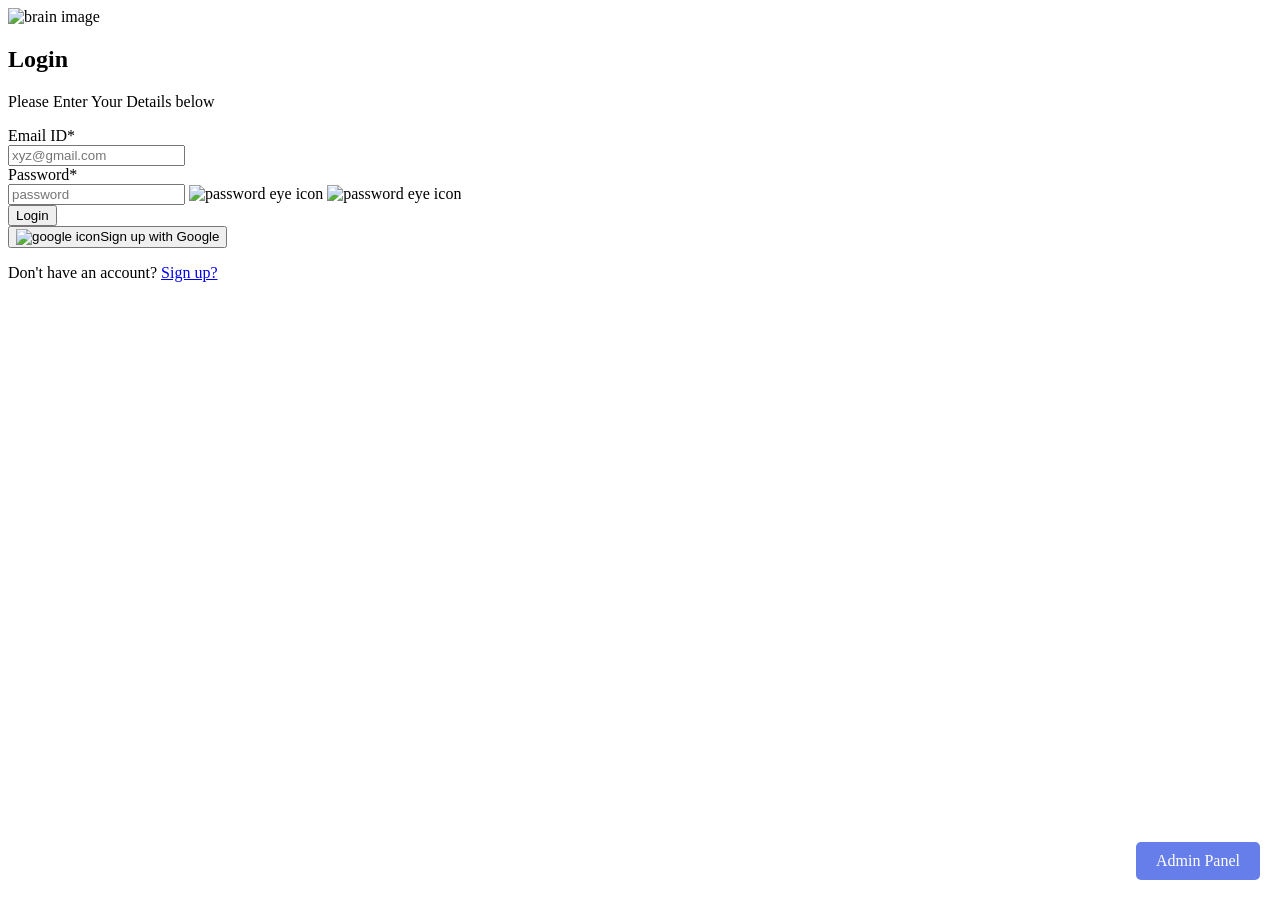
==== index.html @ 7ddcaea5 "Add files via upload" ====
<!DOCTYPE html>
<html lang="en">

<head>
    <meta charset="UTF-8">
    <meta name="viewport" content="width=device-width, initial-scale=1.0">
    <title>Login</title>
    <link rel="stylesheet" href="assets/style.css">
    <link rel="stylesheet" href="https://cdnjs.cloudflare.com/ajax/libs/font-awesome/6.6.0/css/all.min.css"
        integrity="sha512-Kc323vGBEqzTmouAECnVceyQqyqdsSiqLQISBL29aUW4U/M7pSPA/gEUZQqv1cwx4OnYxTxve5UMg5GT6L4JJg=="
        crossorigin="anonymous" referrerpolicy="no-referrer" />
        <!-- In your main quiz HTML -->
    <a href="admin.html" style="position: fixed; bottom: 20px; right: 20px; background: #667eea; color: white; padding: 10px 20px; border-radius: 5px; text-decoration: none;">
    Admin Panel
    </a>
</head>

<body>
    <section id="login-page">
        <div class="login-image">
            <img src="assets/images/quiz-image.svg" alt="brain image">
        </div>
        <div class="login-form">
            <h2>Login</h2>
            <p>Please Enter Your Details below</p>
            <div>
                <div class="input-name"><label for="email-id"> Email ID<span>*</span></label></div>
                <input type="text" id="email-id" name="email-id" placeholder="xyz@gmail.com" >
            </div>
            <div>
                <div class="input-name"><label for="password">Password<span>*</span></label></div>
                <input type="password" id="password" name="password" placeholder="password" >
                <img src="assets/images/eye-open-pass.png" alt="password eye icon" id="show-pass" onclick="passwordHideShow()">
                <img src="assets/images/eye-close-pass.png" alt="password eye icon" id="hide-pass" onclick="passwordHideShow()">
            </div>
            <div id="login-btn">
                <button type="button" onclick="validation()">Login</button>
            </div>
            <div id="login-with-google">
                <button type="button"> <img src="assets/images/google-icon.png" alt="google icon">Sign up with Google</button>
            </div>

            <p class="create-account"> Don't have an account? <a href="signup.html">Sign up?</a></p>
        </div>
    </section>
    
    <script src="assets/script.js"></script>
</body>

</html>
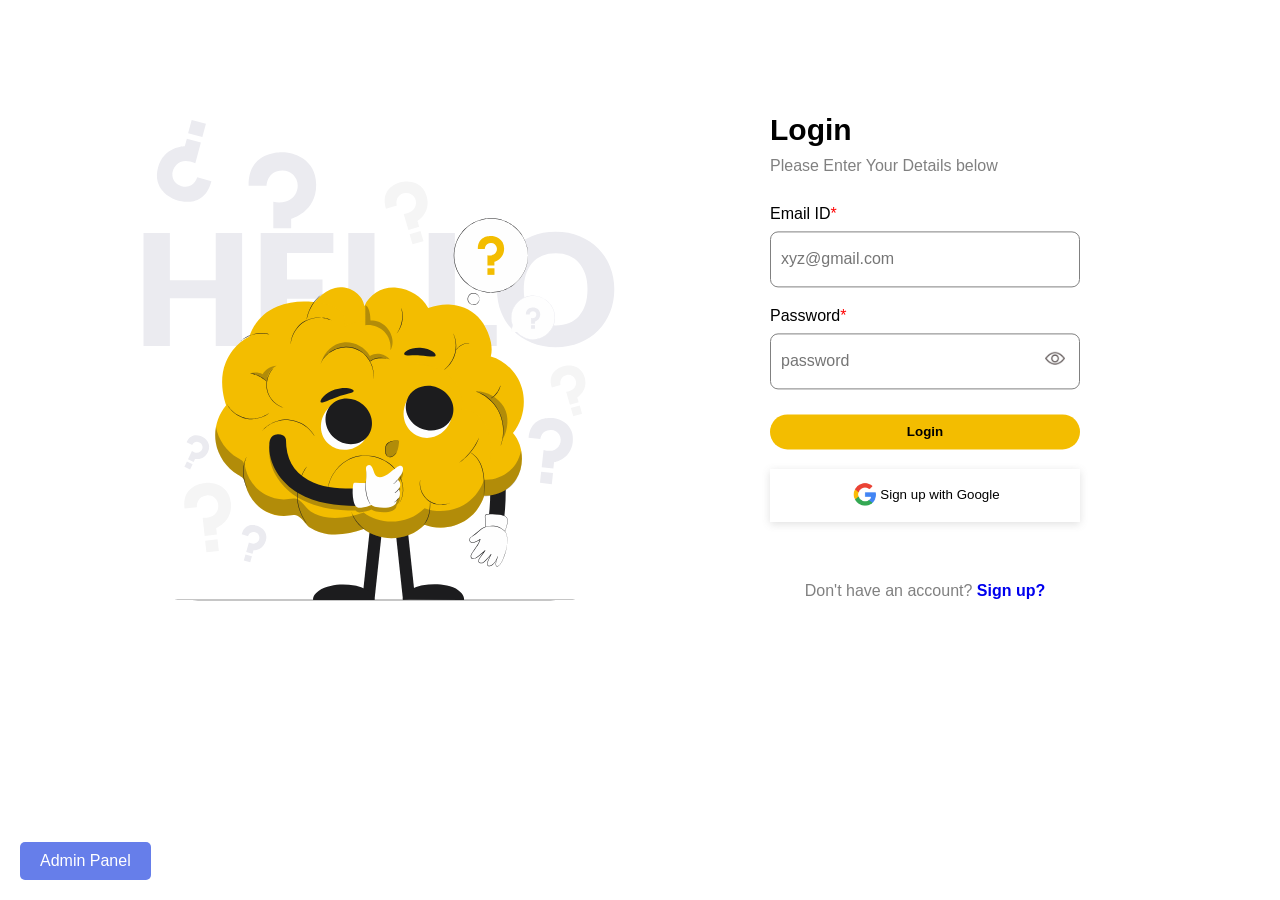
==== commit b751677c: "Update index.html" ====
--- a/index.html
+++ b/index.html
@@ -10,7 +10,7 @@
         integrity="sha512-Kc323vGBEqzTmouAECnVceyQqyqdsSiqLQISBL29aUW4U/M7pSPA/gEUZQqv1cwx4OnYxTxve5UMg5GT6L4JJg=="
         crossorigin="anonymous" referrerpolicy="no-referrer" />
         <!-- In your main quiz HTML -->
-    <a href="admin.html" style="position: fixed; bottom: 20px; right: 20px; background: #667eea; color: white; padding: 10px 20px; border-radius: 5px; text-decoration: none;">
+    <a href="admin.html" style="position: fixed; bottom: 20px; left: 20px; background: #667eea; color: white; padding: 10px 20px; border-radius: 5px; text-decoration: none;">
     Admin Panel
     </a>
 </head>
@@ -47,4 +47,4 @@
     <script src="assets/script.js"></script>
 </body>
 
-</html>+</html>
--- a/assets/style.css
+++ b/assets/style.css
@@ -0,0 +1,1404 @@
+*{
+    margin: 0px;
+    box-sizing: border-box;
+}
+body{
+    font-family:Arial, Helvetica, sans-serif;
+}
+/* login and signup start */
+#login-page{
+    position: relative;
+    display: flex;
+    justify-content: center;
+    /* align-items: center; */
+    width: 100%;
+    height: 100%;
+    padding: 60px 100px 150px 100px;
+    /* margin-bottom: 250px; */
+}
+
+.login-image{
+    position: relative;
+    width: 100%;
+    /* visibility: hidden; */
+    translate: 0px 50px;
+}
+
+.login-image > img{
+    width:520px;
+    padding:10px 0px 20px 38px;
+}
+
+.login-form{
+    position: relative;
+    width:100%;
+    translate: 0px 10%;
+    padding: 0px 100px 0px 150px;
+}
+
+.login-form > P{
+    color: grey;
+    padding-bottom: 30px;
+}
+
+.login-form > div{
+    padding-bottom: 20px;
+}
+.login-form > h2{
+    font-size: 30px;
+    font-weight: 600;
+    padding-bottom: 10px;
+}
+
+.login-form > div > div > label > span{
+    color: red;
+}
+
+.input-name{
+    padding-bottom: 8px;
+}
+
+.login-form > div > input{
+    padding: 18px 10px;
+    width: 100%;
+    border: 1px solid grey;
+    border-radius: 8px;
+    padding-left: 10px;
+    font-size: 16px;
+    /* letter-spacing: 1px; */
+}
+input::placeholder{
+    font-size: 16px;
+    /* padding-left: 10px; */
+}
+#show-pass{
+    position: absolute;
+    right:115px;
+    padding-top:15px;
+    width:20px
+}
+#hide-pass{
+    position: absolute;
+    right:115px;
+    padding-top:15px;
+    width:20px;
+    visibility:hidden;
+}
+
+.password-eye-icon{
+    color: grey;
+}
+
+#login-btn{
+    padding-top: 5px;
+}
+
+#login-btn > button{
+    border: none;
+    background-color: #f3bd00;
+    padding: 10px 10px;
+    width: 100%;
+    border-radius: 50px;
+    font-weight: 600;
+    cursor: pointer;
+}
+
+#login-with-google{
+    width: 100%;
+    box-shadow: rgba(99, 99, 99, 0.2) 0px 2px 8px 0px;
+    text-align: center;
+}
+
+#login-with-google > button > img{
+    width: 30px;
+    /* margin-bottom: -10px; */
+    translate: 0px 10px;
+}
+#login-with-google > button{
+    /* display: flex; */
+    border: none;
+    background-color: transparent;
+    /* justify-content: center; */
+}
+
+#checkbox{
+    /* display: flex; */
+    text-align: center;
+    translate: 0px 30px;
+}
+
+.create-account{
+    text-align: center;
+    translate: 0px 60px;
+}
+a{
+    text-decoration: none;
+}
+.create-account > a{
+    text-decoration: none;
+    font-weight: 600;
+}
+
+/* login and signup end */
+
+/* let's start quiz app */
+
+#quiz-app-header{
+    position:relative;
+    display: flex;
+    justify-content: space-between;
+    align-items: center;
+    border-bottom: 1px solid  rgba(203, 203, 203, 1);
+    padding: 16px 80px;
+    height: 72px;
+}
+#quiz-app-header > div > i{
+    margin-left: 30px;
+    font-size: 24px;
+    cursor: pointer;
+}
+/* #quiz-app-header > div > img{
+    padding-left: 50px;
+} */
+
+#header-list{
+    display: flex;
+    align-items: center;
+    gap: 24px;
+}
+
+#header-list > ul{
+    display: flex;
+    /* padding-right: 110px; */
+}
+
+#header-list > ul > li{
+    list-style: none;
+    padding: 0px 10px;
+    font-weight: bold;
+}
+
+#header-list > img{
+    cursor: pointer;
+}
+/* logout conatiner */
+#logout-container{
+    position: absolute;
+    height: 230px;
+    background-color: #ffffff;
+    border: 3px solid black;
+    right: 40px;
+    padding:0px 15px;
+    z-index: 2;
+    display: none;
+    width: 240px;
+}
+#logout-container > div{
+    height: 100%;
+    width: 100%;
+    text-align: center;
+}
+
+#logout-container > div > i{
+    font-size: 30px;
+    translate: 55px -14px;
+}
+#logedinuser-firstname{
+    display: flex;
+    align-items: center;
+    justify-content: center;
+    background-color: #F3BD00;
+    width:90px;
+    height:90px;
+    border-radius: 100%;
+    margin-bottom: 10px;
+    font-size: 60px;
+    text-transform:capitalize;
+    color: #ffffff;
+    margin-left: 28%;
+}
+#logedinuser > div > p{
+    font-size: 18px;
+    width: 100%;
+}
+#logout-container > div > button{
+    background-color:#F3BD00;
+    border: none;
+    font-size: 14px;
+    font-weight: 700;
+    padding: 5px 20px;
+    cursor: pointer;
+    border-radius: 20px;
+    margin-top: 10px;
+}
+/* disclaimer */
+#disclaimer-section{
+    position: relative;
+    padding: 40px;
+    z-index: 1;
+}
+#disclaimers > h2{
+    font-size: 32px;
+    font-weight: 700;
+    padding-bottom: 8px;
+}
+#disclaimers > p{
+    color: grey;
+    padding-bottom: 8px;
+    font-size: 12px;
+}
+#disclaimers > ul > li{
+    position: relative;
+    color: grey;
+    padding-bottom: 8px;
+    font-size: 12px;
+    left:-21px
+}
+#disclaimers > p > img{
+    padding-right: 6px;
+}
+/* catchy box */
+
+#catchy-box{
+    position: relative;
+    margin-top: 40px;
+    margin-right: 90px;
+    margin-left: 90px;
+    box-shadow: 0px 2px 40px 0px rgba(28, 28, 30, 0.1);
+    border-radius: 10px;
+}
+
+#catchy-box > div > img{
+    position: relative;
+    width: 100%;
+    padding: 24px;
+}
+
+#catchy-box > h2{
+    text-align: center;
+    padding-top: 24px;
+    padding-bottom: 16px;
+    font-size: 32px;
+    font-weight: 700;
+}
+#catchy-box > p{
+    text-align: center;
+    font-size: 16px;
+    color: grey;
+    font-weight: 500;
+}
+
+#for-padding{
+    padding-bottom: 40px;
+}
+
+#quiz-starting-form{
+    position: relative;
+    display: flex;
+    /* padding-top: 40px; */
+    padding: 24px;
+    justify-content: space-between;
+    gap: 24px;
+    visibility: hidden;
+}
+
+#quiz-starting-form > div > div > label > span{
+    color: red;
+    font-size: 16px;
+    font-weight: 400;
+}
+#quiz-starting-form > div > div > label{
+    font-size: 16px;
+    font-weight: 400;
+    padding-bottom: 6px;
+}
+#quiz-starting-form > div >{
+    position: relative;
+    width: 100% ;
+    gap: 24px;
+}
+#quiz-starting-form > div > input{
+    position: relative;
+    width: 332px ;
+    padding: 16px 15px;
+    border-radius: 8px;
+    border: 1px solid grey;
+    font-size: 16px;
+    /* letter-spacing: 1px; */
+}
+#start-quiz-btn{
+    padding: 24px 360px;
+
+}
+#start-quiz-btn > button{
+    border: none;
+    background-color: #f3bd00;
+    padding: 10px 10px;
+    width: 100%;
+    border-radius: 50px;
+    font-weight: 600;
+    cursor: pointer;
+}
+/* let's start quiz qpp end */
+
+/* Question & Answer page start */
+
+#q-a-section{
+    position: relative;
+    padding: 40px;
+}
+#q-a-section > div{
+    height: 113px;
+}
+
+#q-a-section > div > div{
+    display: flex;
+    justify-content: space-between;
+}
+#q-a-section > div > div > h2{
+    position: relative;
+    font-size: 61px;
+    font-weight: 600;
+    color: #1C1C1E;
+    padding-bottom: 24px;
+}
+
+
+#progress-bar{
+    position: relative;
+    width: 100%;
+    height: 16px;
+    /* border: 1px solid black */
+    border-radius: 16px;
+    background-color: #EBEBF0;
+}
+#progress-percentage{
+    position: absolute;
+    width: 10%;
+    height: 16px;
+    background-color: #f3bd00;
+    border-radius: 16px;
+}
+
+#questions{
+    position: relative;
+    margin-top: 40px;
+    /* margin-bottom: 18px; */
+}
+
+#questions > h3 > span{
+    font-size: 40px;
+    font-weight: 700;
+    padding-bottom: 8px;
+}
+
+#questions > p{
+    color: #8E8E93;
+    font-size: 24px;
+    /* margin-bottom: 18px ; */
+}
+
+#second-ol-list{
+    position: relative;
+    padding-top: 26px;
+}
+
+#second-ol-list > ol > li{
+    /* position: relative; */
+    font-size: 24px;
+    padding: 8px 16px;
+}
+#second-ol-list > ol > li{
+    list-style: none;
+    translate: -60px 0px;
+}
+#second-ol-list > ol > li > label{
+    padding: 5px 10px;
+    border-radius: 100px;
+    /* background-color: #F3BD00; */
+    cursor: pointer;
+    transition: all 0.1s;
+}
+
+#second-ol-list > ol > li > label:hover{
+    box-shadow: 0px 0px 10px 0px rgba(0,0,0,0.2);
+    /* width: 200px; */
+    border-radius: 100px;
+}
+#second-ol-list > ol > li > label > span{
+    padding-left: 20px;
+    cursor: pointer;
+}
+.radio-buttons input[type = "radio"]{
+    display: none;
+}
+.radio-buttons input[type = "radio"]:checked + label{ 
+    background-color: #F3BD00;
+} 
+
+#previos-and-next-button{
+    /* position: relative;  */
+    display: flex;
+    justify-content: space-between;
+    /* translate:0px 100px; */
+    /* margin-bottom: 350px; */
+    padding-top: 150px;
+    padding-bottom: 40px;
+}
+
+#previos-and-next-button > a{
+    font-size: 32px;
+    font-weight: 500;
+    /* color: #0948B4; */
+}
+#left-arrow{
+    padding-right: 12px;
+}
+#previous-btn{
+    background-color: transparent;
+    border: none;
+    font-size: 32px;
+    font-weight: 500;
+    color: #8E8E93;
+    cursor: pointer;
+    margin-bottom: 100px;
+    visibility: hidden;
+}
+#next-btn{
+    background-color: transparent;
+    border: none;
+    font-size: 32px;
+    font-weight: 500;
+    color: #0948B4;
+    cursor: pointer;
+    margin-bottom: 100px;
+}
+#score-card-section{
+    position: relative;
+    padding: 16px 40px;
+}
+#heading{
+    position: relative;
+    text-align: center;
+}
+#heading > h2{
+    font-size: 40px;
+    font-weight: 700;
+    margin-bottom: 8px;
+}
+#heading > p{
+    font-size: 24px;
+    font-weight: 400;
+    color: #8E8E93;
+}
+#top-3-winners{
+    position: relative;
+    display: flex;
+    justify-content: center;
+    padding: 73px 20px 0px 20px;
+}
+.winners-img1{
+    position: relative;
+    width: 210px;
+    height:420px;
+    /* border: 1px solid black; */
+    margin: 0px 20px;
+    text-align: center; 
+    background-color: #F4CE4A;
+    border-radius: 16px;
+    top:190px;
+    z-index: 1;
+}
+.winners-img1 > img{
+    /* position: relative; */
+    background-color: #ffffff;
+    width:140px;
+    height:140px;
+    border: 8px solid #F4CE4A;
+    border-radius: 100%;
+    translate: 0px -110px;
+    /* overflow: hidden; */
+}
+.winners-img1 >p{
+    position: relative;
+    font-size: 32px;
+    font-weight: 500;
+    top: -65px;
+}
+.winners-img1 > span{
+    position: relative;
+    font-size: 26px;
+    font-weight: 700;
+    top: -65px;
+}
+.winners-img1 > h3{
+    font-size: 26px;
+    font-weight: 700;
+    translate: 0px -120px;
+}
+.winners-img2{
+    position: relative;
+    width: 210px;
+    height:420px;
+    /* border: 1px solid black; */
+    margin-right: 20px;
+    text-align: center;
+    background-color: #F3BD00;
+    border-radius: 16px;
+    top:140px
+}
+.winners-img2 > h3{
+    font-size: 26px;
+    font-weight: 700;
+    translate: 0px -120px;
+}
+
+#no1{
+    position: absolute;
+    color: #F3BD00;
+    /* translate: 0px ; */
+    top: 52px;
+    left:610px
+} 
+.winners-img2 > img{
+    width:140px;
+    height:140px;
+    border: 8px solid #F3BD00;
+    background-color: #ffffff;
+    border-radius: 100%;
+    translate: 0px -110px;
+    /* overflow: hidden; */
+}
+.winners-img2 >p{
+    position: relative;
+    font-size: 32px;
+    font-weight: 500;
+    top: -65px;
+}
+.winners-img2 > span{
+    position: relative;
+    font-size: 26px;
+    font-weight: 700;
+    top: -65px;
+}
+.winners-img3{
+    position: relative;
+    width: 210px;
+    height:420px;
+    /* border: 1px solid black; */
+    text-align: center;
+    background-color: #F7E296;
+    border-radius: 16px;
+    top:220px
+}
+.winners-img3 > h3{
+    font-size: 26px;
+    font-weight: 700;
+    translate: 0px -120px;
+}
+.winners-img3 > img{
+    width:140px;
+    height:140px;
+    border: 8px solid #F7E296;
+    background-color: #ffffff;
+    border-radius: 100%;
+    translate: 0px -110px;
+    /* overflow: hidden; */
+}
+.winners-img3 >p{
+    position: relative;
+    font-size: 32px;
+    font-weight: 500;
+    top: -65px;
+}
+.winners-img3 > span{
+    position: relative;
+    font-size: 26px;
+    font-weight: 700;
+    top: -65px;
+}
+#bottom-score-card{
+    position: relative;
+    z-index: 5;   
+} 
+#bottom-score-card > img{
+    width: 100%;
+    height: 350px;
+}
+#bottom-score-name{
+    position: relative;
+    height: 30px;
+    padding: 0px 50px;
+}
+.score-cards-names{
+    display: flex;
+    translate: 0px -240px;
+    padding: 18px 32px;
+    box-shadow: 0px 8px 16px 0px rgba(0,0,0,10%);
+    margin-bottom: 12px;
+    justify-content: space-between;
+}
+.score-cards-names > div > h3{
+    font-size: 26px;
+    font-weight: 700;
+}
+.score-cards-names  > div > p{
+   font-size: 26px;
+   font-weight: 500;
+   margin-left: 20px;
+}
+.score-cards-names  > div{
+    display: flex;
+}
+
+/* admin panel header */
+#admin-panel-header{
+    position:fixed;
+    display: flex;
+    justify-content: space-between;
+    align-items: center;
+    border-bottom: 1px solid  rgba(203, 203, 203, 1);
+    padding: 16px 80px;
+    height: 72px;
+    background-color: #ffffff;
+    width: 100%;
+    z-index: 2;
+}
+#admin-panel-header > div {
+    display: flex;
+}
+#menu-bar{
+    margin-left: 30px;
+    width: 20px;
+    height: 18px;
+    display: flex;
+    flex-direction: column;
+    justify-content: space-between;
+    margin-top: 5px;
+    overflow: hidden;
+    cursor: pointer;
+}
+#menu-bar > span{
+    background-color: #878a99;
+    width: 100%;
+    height: 2px;
+}
+#menu-bar span:nth-child(2){
+    margin-inline-start: -10px;
+    transition: all 0.3s ease-out;
+}
+#menu-bar:hover span:nth-child(2){
+    margin-inline-start: 0px;
+}
+/* admin logout container */
+#admin-logout-container{
+    position: fixed;
+    border: 3px solid #878a99;
+    height: 230px;
+    background-color: #ffffff;
+    right: 40px;
+    padding:0px 15px;
+    z-index: 2;
+    display: none;
+    width: 240px;
+    translate: 0px 73px;
+}
+
+#admin-logout-container > div{
+    height: 100%;
+    width: 100%;
+    text-align: center;
+}
+
+#admin-logout-container> div > i{
+    font-size: 30px;
+    color:  #878a99;
+    translate: 55px -14px;
+}
+#logedinuser-firstname{
+    display: flex;
+    align-items: center;
+    justify-content: center;
+    background-color: #F3BD00;
+    width:90px;
+    height:90px;
+    border-radius: 100%;
+    margin-bottom: 10px;
+    font-size: 60px;
+    text-transform:capitalize;
+    color: #ffffff;
+    margin-left: 28%;
+}
+#admin-logout-container > div > p{
+    font-size: 18px;
+    width: 100%;
+}
+#admin-logout-container > div > button{
+    background-color:#F3BD00;
+    border: none;
+    font-size: 14px;
+    font-weight: 700;
+    padding: 5px 20px;
+    cursor: pointer;
+    border-radius: 20px;
+    margin-top: 10px;
+}
+
+#admin-header-list{
+    display: flex;
+    align-items: center;
+    gap: 24px;
+}
+
+#admin-header-list > ul{
+    display: flex;
+    /* padding-right: 110px; */
+}
+
+#admin-header-list > ul > li{
+    list-style: none;
+    padding: 0px 10px;
+    font-weight: bold;
+    color : #444050;
+}
+
+#admin-header-list > img{
+    cursor: pointer;
+}
+
+/* admin panel css */
+#admin-panel-section{
+    background-color: #f8f8fb; 
+}
+#admin-panel-section > header{
+    background-color: #ffffff;
+}
+#admin-pages{
+    position: relative;
+    display: flex;
+}
+/* .link:active{
+    color: #F3BD00;
+} */
+/* admin users page */
+#users-page{
+    position: relative;
+    background-color: #ffffff;
+    margin: 20px 20px 20px 220px;
+    padding: 20px;
+    width: 100%;
+    border-radius: 10px;
+    z-index: 1;
+    translate: 0px 73px;
+    transition: all 0.4s ease-in-out;
+}
+#users-table{
+    width: 100%;
+}
+#users-table,thead,tr{
+    border: 1px solid #EAEAEA;;
+    border-collapse:collapse;
+}
+#users-table > thead > tr > th{
+    /* border: 1px solid #878a99; */
+    padding: 15px 10px;
+    color: #495057 ;
+    font-size: 20px;
+    
+}
+
+#users-table > thead{
+    background-color: #f8f9fd;;
+}
+#users-table > tbody > tr > td{
+    /* border: 1px solid black ; */
+    padding: 15px 10px;
+    font-size: 18px;
+    font-weight: 500;
+    text-align: center;
+    color: #878a99;
+}
+#users-table > tbody > tr > td > a{
+    color: #878a99;
+}
+
+/* admin menu bar page */
+
+#admin-page-menu{
+    position: fixed;
+    background-color: #ffffff;
+    width: 200px;
+    padding: 40px;
+    height:100%;
+    translate: 0px 73px;
+    /* margin-left: 0px; */
+    z-index: 2;
+    transition: all 0.4s ease-in-out;
+}
+/* .hide-menu{
+    margin-left: 0px;
+} */
+#admin-page-menu > div{
+    width: 200px;
+    padding-right: 90px;
+}
+#question-width{
+    width:25%;
+}
+#admin-page-menu > div > div{
+    padding: 8px;
+    margin-left: -20px;  
+    cursor: pointer; 
+}
+#admin-page-menu > div > div > a > i{
+    font-size: 18px; 
+    margin-right: 10px
+}
+#admin-page-menu > div > div > a{
+    padding-left: 12px;
+    font-size: 18px;
+    color: #878a99;
+}
+#admin-page-menu > div > div > a:hover{
+    color: #F3BD00;
+}
+
+/* admin home page */
+#home-page{
+    position: relative;
+    margin: 20px;
+    margin-right: 20px;
+    margin-left: 220px;
+    padding: 20px;
+    width: 100%;
+    border-radius: 10px;
+    translate: 0px 73px;
+    transition: all 0.4s ease-in-out;
+}
+#home-page > div {
+    display: flex;
+    justify-content: space-around;
+}
+#home-page > div > div{
+    display: flex;
+    width:300px;
+    height: 200px;
+    background-color: #ffffff;
+    justify-content: center;
+    align-items: center;
+    border-radius: 10px;
+}
+#home-page > div > div > i{
+    font-size: 70px;
+    translate: -10px 0px;
+    color: #878a99;
+}
+#home-page > div > div > div{
+    text-align: center;
+    color: #878a99;
+}
+#home-page > div > div > div > p{
+    font-size: 20px;
+    font-weight: 600;
+    margin-top: 12px;
+}
+
+/* confirm box */
+#confirm-section{
+    position: fixed;
+    background-color: rgba(0,0,0,0.5);
+    width: 100%;
+    height: 100vh;
+    z-index: 4;
+    display: flex;
+    justify-content: center;
+    align-items: center;
+    display: none;
+}
+#confirm-section > #confirm-box{
+    position: relative;
+    background-color: #FFFEFA;
+    padding: 30px;
+    width: 400px;
+    /* height: 300px; */
+    display: flex;
+    align-items: center;
+    justify-content: center;
+    text-align: center;
+}
+#confirm-section > #confirm-box > div > img{
+    width: 130px;
+}
+#confirm-section > #confirm-box > div > p{
+    font-size: 26px;
+    margin-bottom: 10px;
+}
+#confirm-section > #confirm-box > div > span{
+    color: #8E8E93;
+    margin-bottom: 10px;
+}
+#confirm-section > #confirm-box > div > div{
+    margin-top: 20px;
+    display: flex;
+    justify-content: center;
+    /* padding: 0px 50px; */
+    /* justify-content: space-between; */
+}
+#confirm-section > #confirm-box > div > div > button:nth-child(1){
+    background: none;
+    background-color:  #fa003f;
+    border: none;
+    color: #ffffff;
+    font-size: 18px;
+    padding: 5px 15px;
+    margin: 0px 10px;
+    cursor: pointer;
+}
+
+/* #confirm-section > #confirm-box > div > div > button:nth-child(1):hover{
+    background-color: #fa003f;
+    color: #ffffff;
+} */
+#confirm-section > #confirm-box > div > div > button:nth-child(2){
+    background: none;
+    background-color: #90EE90;;
+    border: none;
+    color: #ffffff;
+    font-size: 18px;
+    padding: 5px 15px;
+    margin: 0px 10px;
+    cursor: pointer;
+}
+/* #confirm-section > #confirm-box > div > div > button:nth-child(2):hover{
+    background-color: #90EE90;
+    color: #ffffff;
+} */
+/* admin quizes page */
+
+#Quize-page{
+    position: relative;
+    background-color: #ffffff;
+    margin: 155px 20px 20px 220px;
+    padding: 20px;
+    width: 100%;
+    border-radius: 10px;
+    z-index: 1;
+    /* translate: 0px 134px; */
+    transition: all 0.4s ease-in-out;
+}
+
+/* add questions div */
+#add-questions{
+    position: absolute;
+    margin-top: 90px;
+    padding: 12px;
+    background-color:#90EE90;
+    z-index: 1;
+    right: 30px;
+    width: 15%;
+    text-align: center;
+    cursor: pointer;
+}
+#add-questions > button{
+    background: none;
+    color: #fff;
+    border: none;
+    font-size: 18px;
+    cursor: pointer;
+}
+#quize-table{
+    width: 100%;
+}
+#quize-table,thead,tr{
+    border: 1px solid #EAEAEA;;
+    border-collapse:collapse;
+}
+
+#quize-table > thead > tr > th{
+    /* border: 1px solid #878a99; */
+    padding: 15px 10px;
+    color: #495057;
+    font-size: 20px;
+}
+ #question-align{
+    text-align: left;
+}
+
+#quize-table > thead{
+    background-color: #f8f9fd;;
+}
+#quize-table > tbody > tr > td{
+    padding: 15px 10px;
+    font-size: 18px;
+    text-align: left;
+    color: #878a99;
+}
+#quize-table > tbody > tr > td > a{
+    color: #878a99;
+}
+#quize-table #edit-icon{
+    margin: 0px 10px;
+    padding: 10px 10px;
+    cursor: pointer;
+    color: #90EE90;
+    transition: all 0.1s ease;
+    border-radius: 5px;
+}
+#quize-table #edit-icon:hover{
+    background-color:#90EE90;
+    color: #ffffff;
+}
+#quize-table #delete-quize{
+    margin: 0px 10px;
+    padding: 10px 10px;
+    cursor: pointer;
+    color:  #FF5733 ;
+    transition: all 0.1s ease;
+    border-radius: 5px;
+}
+#quize-table #delete-quize:hover{
+    background-color: #FF5733;
+    color: #ffffff;
+}
+#quize-table #view-icon{
+    margin: 0px 10px;
+    padding: 10px 10px;
+    cursor: pointer;
+    color: #57b9ff;
+    transition: all 0.1s ease;
+    border-radius: 5px;
+}
+#quize-table #view-icon:hover{
+    background-color:#57b9ff;
+    color: #ffffff;
+}
+/* Edit quize */
+
+#edit-quize-wrapper{
+    position: fixed;
+    background-color: rgba(0,0,0,0.5);
+    width: 100%;
+    height: 100%;
+    z-index: 4;
+    display: flex;
+    justify-content: center;
+    align-items: center;
+    display: none;
+}
+
+#edit-quize{
+    position: relative;
+    background-color:#EAEAEA;
+    padding: 20px;
+    width: 50%;
+    
+}
+/* #edit-quize > p{
+    font-size: 30px;
+} */
+.exit-button{
+    float: right;
+    border: none;
+    cursor: pointer;
+    background: none;
+    border: 1px solid black;
+    margin-bottom: 10px;
+}
+.exit-button:hover{
+    background-color: #FF5733;
+    color: #ffffff;
+    border-color: #ffffff;
+}
+#edit-quize > div{
+    padding-bottom: 15px;
+    width: 100%;
+}
+#edit-quize > div > div{
+    margin-bottom: 10px;
+    width: 100%;
+}
+#edit-quize > .edit-quize-option{
+    display: flex;
+    gap: 10px;
+}
+#edit-quize > div > div >label{
+    font-size: 24px;
+}
+#edit-quize > .edit-quize-option > div > div > label{
+    font-size: 24px;
+}
+#edit-quize > div > input{
+    padding: 5px;
+    width: 100%;
+    font-size: 20px;
+}
+#edit-quize > div > textarea{
+    padding: 5px;
+    width: 100%;
+    font-size: 20px;
+    font-family: Arial, Helvetica, sans-serif;
+}
+#edit-quize > .edit-quize-option > div > input{
+    padding: 5px;
+    width: 100%;
+    font-size: 20px;
+}
+
+#edit-quize > .edit-quize-option > div > select{
+    width:100%;
+    padding: 5px;
+    font-size: 20px;
+}
+#edit-quize > .edit-quize-option  > div > button{
+    background-color: #F3BD00;
+    border: none;
+    color: #EAEAEA;
+    padding: 5px;
+    font-size: 18px;
+    width: 25%;
+    margin-top: 20px;
+    cursor: pointer;
+    margin-bottom: 0px;
+}
+
+/* View Quize table */
+#view-quize-wrapper{
+    position: fixed;
+    background-color: rgba(0,0,0,0.5);
+    width: 100%;
+    height: 100%;
+    z-index: 4;
+    display: flex;
+    justify-content: center;
+    align-items: center;
+    display: none;
+}
+#view-quize{
+    position: relative;
+    background-color:#EAEAEA;
+    padding: 20px;
+    width: 50%;
+    /* margin-top: 130px; */
+    /* right: 25%; */
+    text-align: left;
+    z-index: 3;
+    /* display: none; */
+}
+
+#view-quize > #view-quize-table , .view-quize-table-row{
+    border: 1px solid #8E8E93;
+    border-collapse:collapse;
+    width: 100%;
+    color: black;
+    background-color: #ffffff;
+    color: #8E8E93;
+}
+#correct-answer-width{
+    width: 30%;
+}
+
+#view-quize > #view-quize-table > .view-quize-table-row , th{
+    background-color: #f8f9fd;
+    color: #495057;
+    padding: 10px;          
+}
+#view-quize > #view-quize-table,.view-quize-table-row,.view-quize-data{
+    border: 1px solid  #8E8E93;
+    font-size: 20px;
+    padding: 10px;
+}
+
+/* quizes details */
+#quize-details{
+    position: relative;
+    background-color: #ffffff;
+    margin: 90px 20px 20px 220px;
+    width: 100%;
+    border-radius: 10px;
+    z-index: 1;
+    transition: all 0.4s ease-in-out
+}
+#quize-details > #show-user-crud{
+    display: flex;
+    margin-bottom: 6px;
+}
+#quize-details > #show-user-crud > span{
+    position: relative;
+    border: 1px solid #495057;
+}
+#quize-details > #show-user-crud > p{
+    margin: 15px 10px;
+    font-size: 20px;
+    color: #495057;
+    font-weight: 600;
+}
+#quize-details-table{
+    width: 100%;
+}
+#quize-details , table , thead , tr{
+    border: 1px solid #EAEAEA;
+    border-collapse:collapse;
+    padding: 10px 10px;
+}
+#quize-details-table > thead{
+    background-color: #8E8E93;
+}
+#quize-details > table > thead > tr > th{
+    padding: 15px 0px;
+    font-size: 20px;
+}
+#quize-details-table > tbody > tr > td{
+    /* border: 1px solid black ; */
+    padding: 15px 10px;
+    font-size: 18px;
+    text-align: center;
+}
+/* add question form */
+ #add-quize-section{
+    position: relative;
+    background-color: #ffffff;
+    margin: 90px 20px 20px 220px;
+    padding: 20px;
+    width: 100%;
+    border-radius: 10px;
+    z-index: 1;
+    transition: all 0.4s ease-in-out;
+}
+
+ #add-quize-section > p{
+    font-size: 50px;
+    font-weight: 700;
+}
+
+#add-question-form{
+    position: relative;
+    padding: 20px;
+    margin-top: 5px;
+}
+
+.option-wrapper{
+    display: flex;
+    gap: 50px;
+}
+
+#add-question-form > div{
+    padding-bottom: 20px;
+    width: 100%;
+}
+
+#add-question-form > div > div{
+    margin-bottom: 10px;
+    width: 100%;
+}
+#add-question-form > div > div > div{
+    margin-bottom: 10px;
+    width: 100%;
+}
+
+#add-question-form > div > div >label{
+    font-size: 26px;
+}
+#add-question-form > div > div > div > label{
+    font-size: 26px;
+}
+.star{
+    color: red;
+}
+#question{
+    width: 100% !important;
+}
+#add-question-form > div > textarea{
+    padding: 5px 5px 0px 5px;
+    width: 40%;
+    font-size: 20px;
+    font-family: Arial, Helvetica, sans-serif;
+}
+#add-question-form > div > div > input{
+    padding: 5px ;
+    width: 100%;
+    font-size: 20px;
+}
+
+#add-question-form > div > select{
+    width: 47.4%;
+    padding: 5px;
+    font-size: 20px;
+}
+#add-question-form > button{
+    background-color: #F3BD00;
+    border: none;
+    color: #EAEAEA;
+    padding: 8px;
+    font-size: 18px;
+    width: 15%;
+    margin-top: 10px;
+    cursor: pointer;
+} 
+
+/* unique test section */
+
+#unique-test-section{
+    position: relative;
+    background-color: #ffffff;
+    margin: 90px 20px 20px 220px;
+    padding: 20px;
+    width: 100%;
+    border-radius: 10px;
+    z-index: 1;
+    transition: all 0.4s ease-in-out;
+}
+#unique-test-section > #show-user-crud{
+    display: flex;
+    margin-bottom: 6px;
+}
+#unique-test-section > #show-user-crud > span{
+    position: relative;
+    border: 1px solid #495057;
+}
+#unique-test-section > #show-user-crud > p{
+    margin: 15px 10px;
+    font-size: 20px;
+    color: #495057;
+    font-weight: 600;
+}
+#unique-test-section{
+    width: 100%;
+}
+#unique-test-header{
+    width: 100%;
+    display: flex;
+    justify-content: space-around;
+    border: 1px solid black ;
+    padding: 10px;
+    font-size: 20px;
+    margin-bottom: 20px;
+}
+#unique-test-quize{
+    position: relative;
+    width: 100%;
+}
+#unique-test-quize > div{
+    border: 1px solid black;
+    margin: 20px 0px;
+}
+#unique-test-quize > div > div{
+    padding: 20px;
+    width: 100%;
+}
+
+#unique-test-quize > div > div > div{
+    display: flex;
+}
+
+#unique-test-quize > div > div > div > p:nth-child(1){
+    width: 18%;
+    font-size: 22px;
+    margin: 5px;
+    padding: 5px 0px;
+}
+#unique-test-quize > div > div > div > p:nth-child(2){
+    font-size: 20px;
+    margin: 5px;
+    padding: 10px 10px;
+    width: 82%;
+}
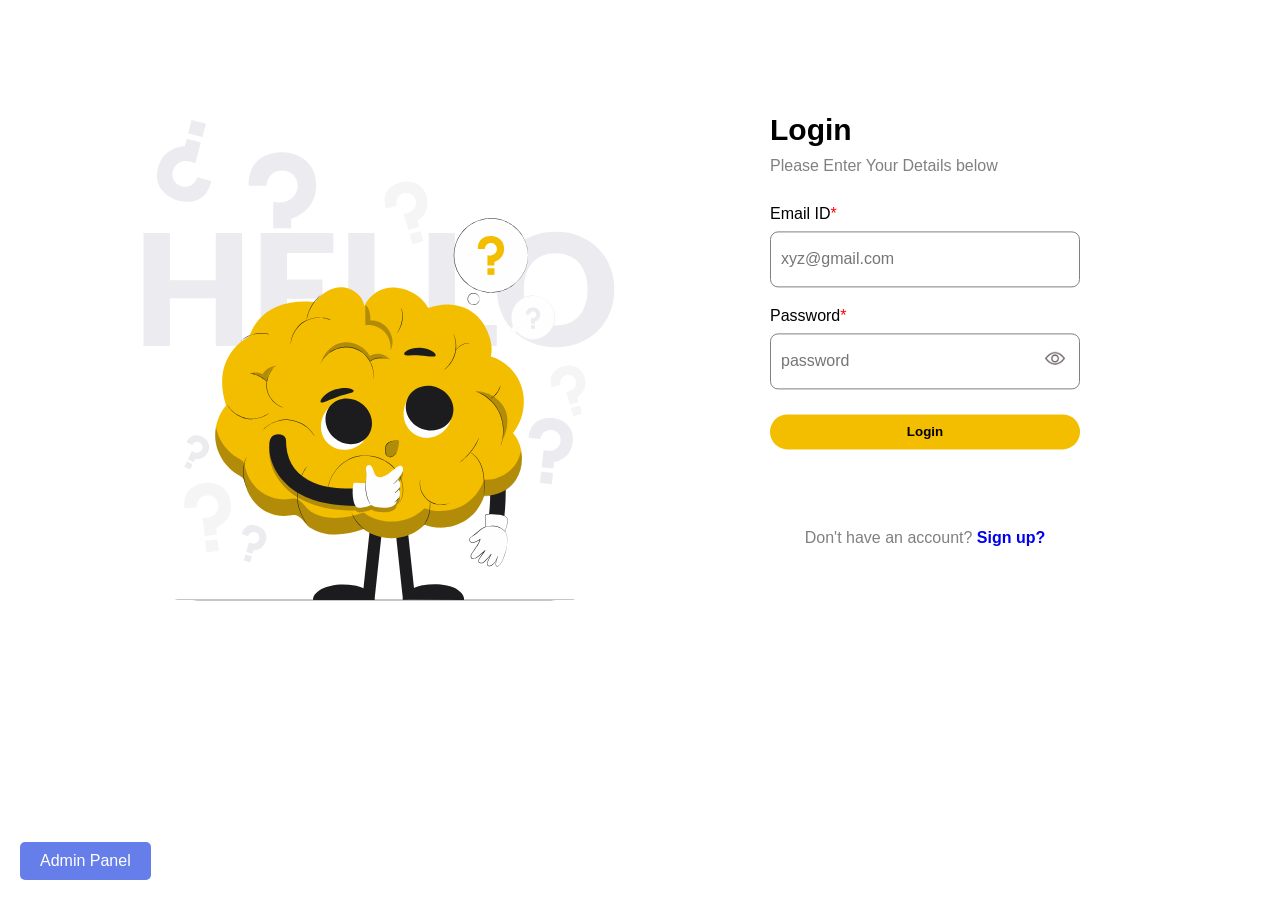
==== commit 4302435d: "Update index.html" ====
--- a/index.html
+++ b/index.html
@@ -36,9 +36,9 @@
             <div id="login-btn">
                 <button type="button" onclick="validation()">Login</button>
             </div>
-            <div id="login-with-google">
+            <!--<div id="login-with-google">
                 <button type="button"> <img src="assets/images/google-icon.png" alt="google icon">Sign up with Google</button>
-            </div>
+            </div>-->
 
             <p class="create-account"> Don't have an account? <a href="signup.html">Sign up?</a></p>
         </div>
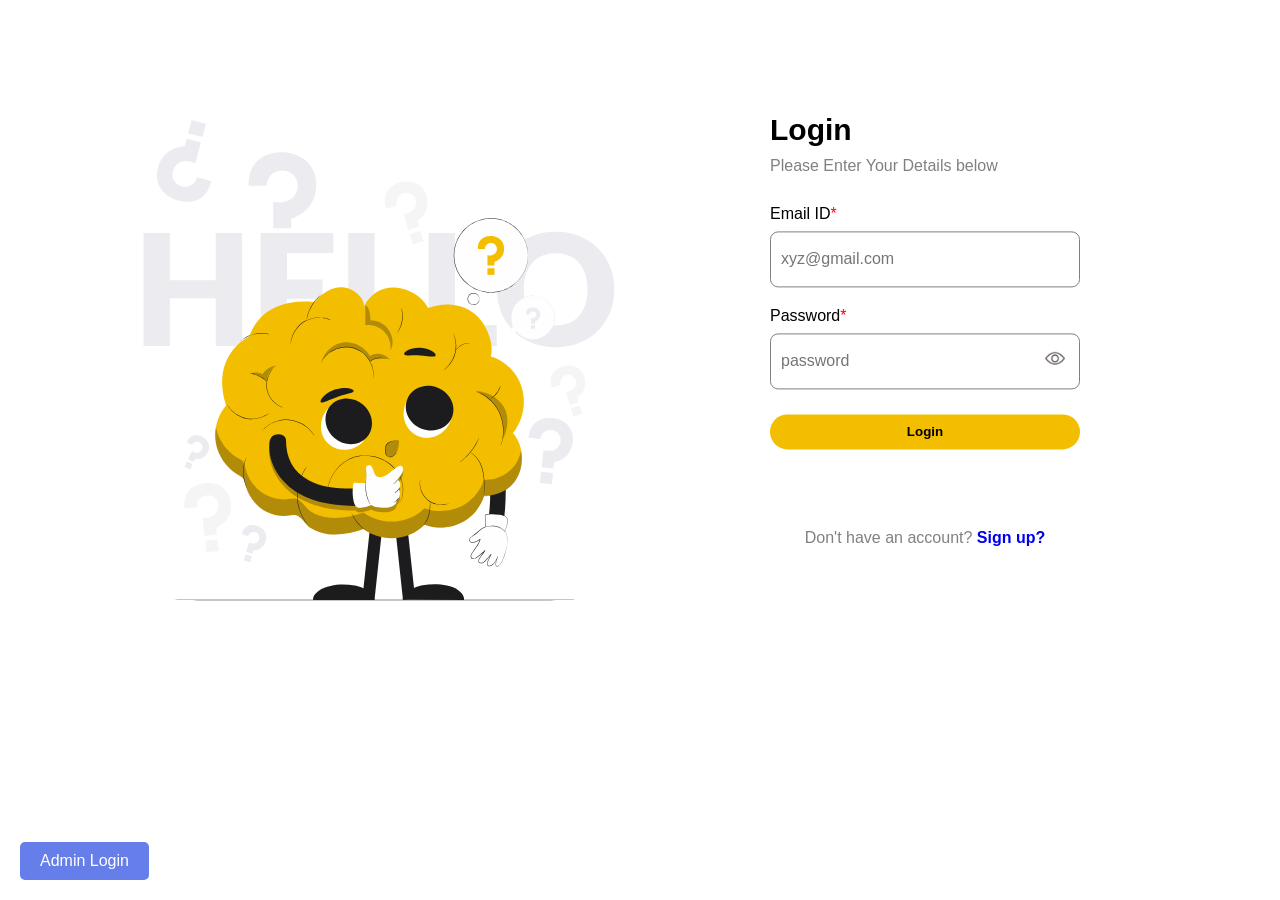
==== commit 6dc8d572: "Update index.html" ====
--- a/index.html
+++ b/index.html
@@ -10,9 +10,6 @@
         integrity="sha512-Kc323vGBEqzTmouAECnVceyQqyqdsSiqLQISBL29aUW4U/M7pSPA/gEUZQqv1cwx4OnYxTxve5UMg5GT6L4JJg=="
         crossorigin="anonymous" referrerpolicy="no-referrer" />
         <!-- In your main quiz HTML -->
-    <a href="admin.html" style="position: fixed; bottom: 20px; left: 20px; background: #667eea; color: white; padding: 10px 20px; border-radius: 5px; text-decoration: none;">
-    Admin Panel
-    </a>
 </head>
 
 <body>
@@ -43,7 +40,9 @@
             <p class="create-account"> Don't have an account? <a href="signup.html">Sign up?</a></p>
         </div>
     </section>
-    
+    <a href="admin.html" style="position: fixed; bottom: 20px; left: 20px; background: #667eea; color: white; padding: 10px 20px; border-radius: 5px; text-decoration: none; z-index: 9999; cursor: pointer;">
+    Admin Login
+</a>
     <script src="assets/script.js"></script>
 </body>
 
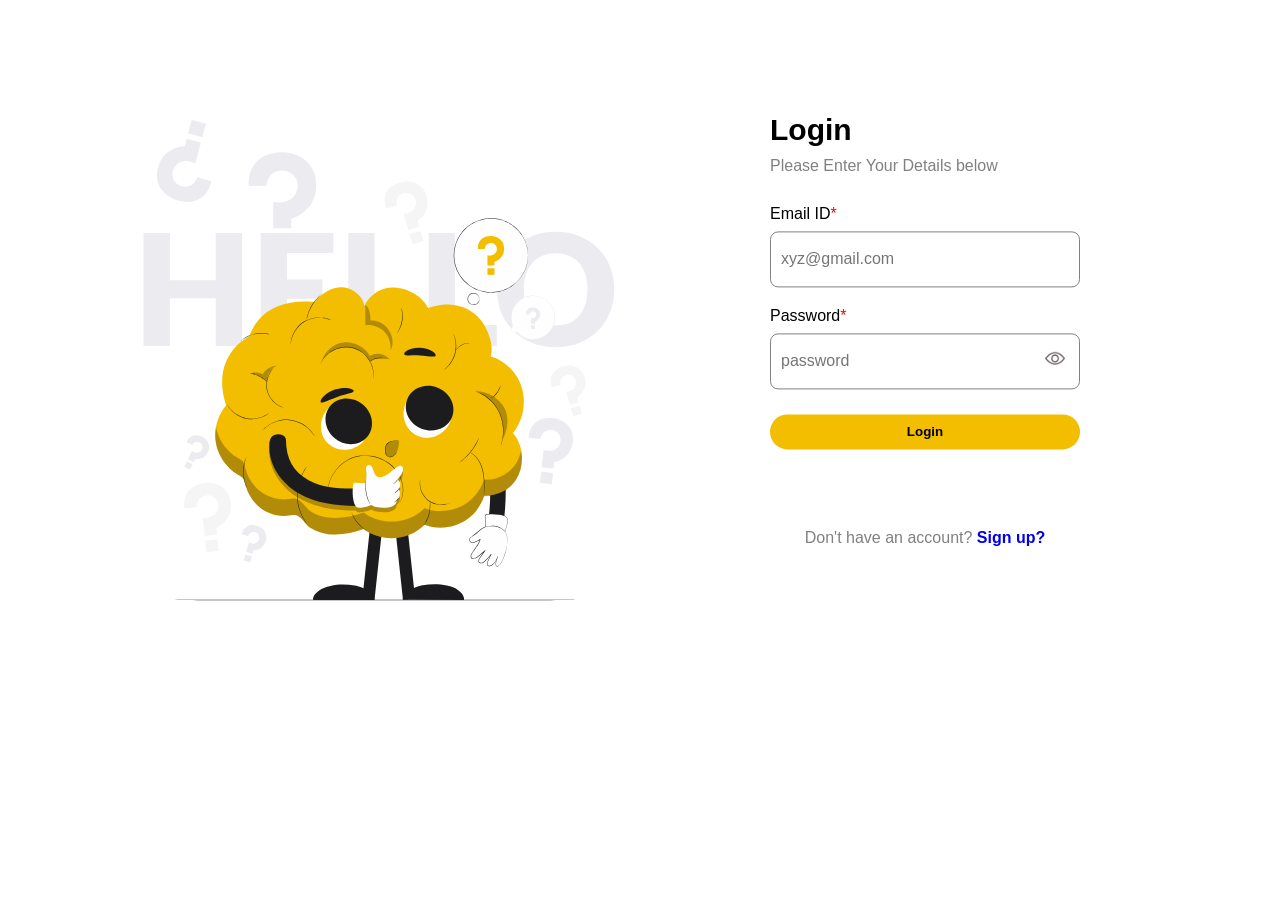
==== commit 42598d66: "Update index.html" ====
--- a/index.html
+++ b/index.html
@@ -40,9 +40,9 @@
             <p class="create-account"> Don't have an account? <a href="signup.html">Sign up?</a></p>
         </div>
     </section>
-    <a href="admin.html" style="position: fixed; bottom: 20px; left: 20px; background: #667eea; color: white; padding: 10px 20px; border-radius: 5px; text-decoration: none; z-index: 9999; cursor: pointer;">
+    <!--<a href="admin.html" style="position: fixed; bottom: 20px; left: 20px; background: #667eea; color: white; padding: 10px 20px; border-radius: 5px; text-decoration: none; z-index: 9999; cursor: pointer;">
     Admin Login
-</a>
+</a>-->
     <script src="assets/script.js"></script>
 </body>
 
